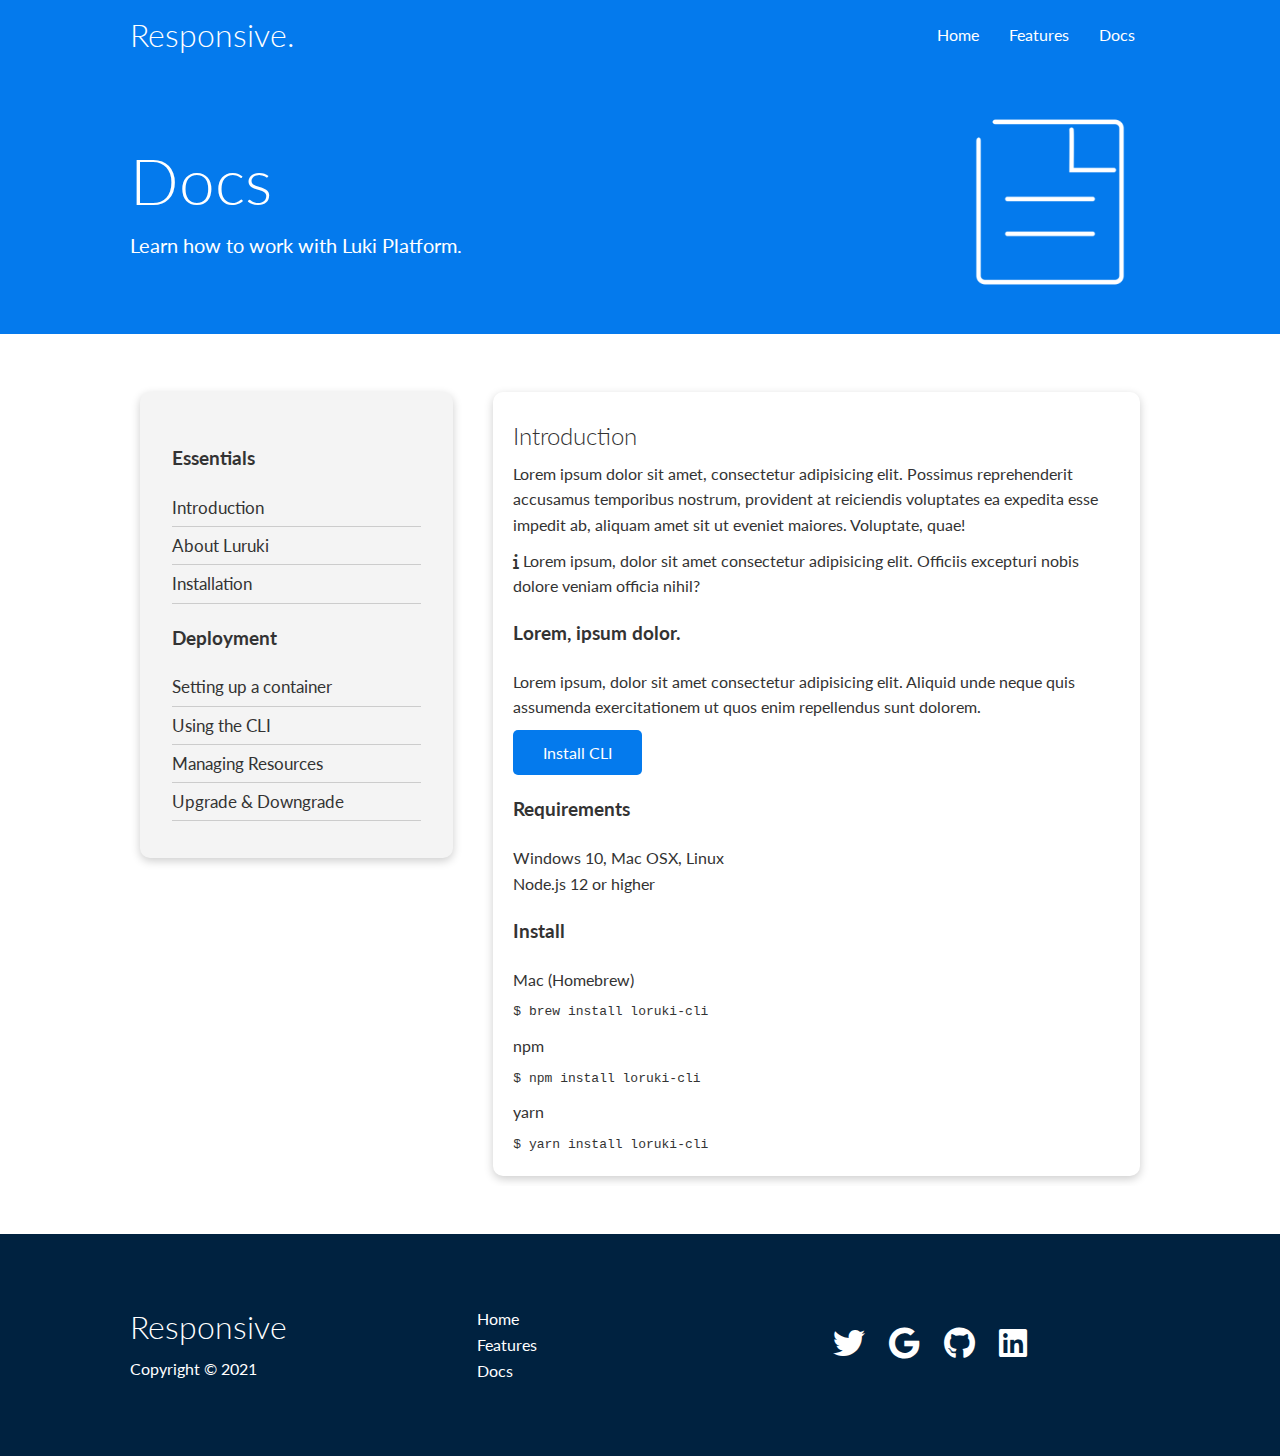
==== docs.html @ 9a92e942 "docs page basic setup" ====
<!DOCTYPE html>
<html lang="en">
  <head>
    <meta charset="UTF-8" />
    <meta http-equiv="X-UA-Compatible" content="IE=edge" />
    <meta name="viewport" content="width=device-width, initial-scale=1.0" />
    <link
      rel="stylesheet"
      href="https://cdnjs.cloudflare.com/ajax/libs/font-awesome/6.0.0-beta2/css/all.min.css"
    />
    <link rel="stylesheet" href="./css/utilities.css" />
    <link rel="stylesheet" href="./css/style.css" />

    <title>Project 1</title>
  </head>
  <body>
    <!-- ! Navbar -->
    <div class="navbar">
      <div class="container flex">
        <h1 class="logo">Responsive.</h1>
        <nav>
          <ul>
            <li><a href="index.html">Home</a></li>
            <li><a href="features.html">Features</a></li>
            <li><a href="docs.html">Docs</a></li>
          </ul>
        </nav>
      </div>
    </div>

    <!-- ! Head -->
    <section class="docs-head bg-primary py-3">
      <div class="container grid">
        <div>
          <h1 class="xl">Docs</h1>
          <p class="lead">Learn how to work with Luki Platform.</p>
        </div>
        <img src="./images/docs.png" alt="server" />
      </div>
    </section>

    <!-- ! Docs Main -->
    <section class="docs-main my-4">
      <div class="container grid">
        <div class="card bg-light p-3">
          <h3 class="my-2">Essentials</h3>
          <nav>
            <ul>
              <li><a href="#">Introduction</a></li>
              <li><a href="#">About Luruki</a></li>
              <li><a href="#">Installation</a></li>
            </ul>
          </nav>
          <h3 class="my-2">Deployment</h3>
          <nav>
            <ul>
              <li><a href="#">Setting up a container</a></li>
              <li><a href="#">Using the CLI</a></li>
              <li><a href="#">Managing Resources</a></li>
              <li><a href="#">Upgrade & Downgrade</a></li>
            </ul>
          </nav>
        </div>
        <div class="card">
          <h2>Introduction</h2>
          <p>
            Lorem ipsum dolor sit amet, consectetur adipisicing elit. Possimus
            reprehenderit accusamus temporibus nostrum, provident at reiciendis
            voluptates ea expedita esse impedit ab, aliquam amet sit ut eveniet
            maiores. Voluptate, quae!
          </p>
          <div class="alert alert-success">
            <i class="fas fa-info"></i> Lorem ipsum, dolor sit amet consectetur
            adipisicing elit. Officiis excepturi nobis dolore veniam officia
            nihil?
          </div>
          <h3>Lorem, ipsum dolor.</h3>
          <p>
            Lorem ipsum, dolor sit amet consectetur adipisicing elit. Aliquid
            unde neque quis assumenda exercitationem ut quos enim repellendus
            sunt dolorem.
          </p>
          <a href="#" class="btn btn-primary">Install CLI</a>
          <h3>Requirements</h3>
          <ul>
            <li>Windows 10, Mac OSX, Linux</li>
            <li>Node.js 12 or higher</li>
          </ul>
          <h3>Install</h3>
          <p>Mac (Homebrew)</p>
          <pre><code>$ brew install loruki-cli</code></pre>
          <p>npm</p>
          <pre><code>$ npm install loruki-cli</code></pre>
          <p>yarn</p>
          <pre><code>$ yarn install loruki-cli</code></pre>
        </div>
      </div>
    </section>

    <!-- ! Footer -->
    <footer class="footer bg-dark py-5">
      <div class="container grid grid-3">
        <div>
          <h1>Responsive</h1>
          <p>Copyright &copy; 2021</p>
        </div>
        <nav>
          <ul>
            <li><a href="index.html">Home</a></li>
            <li><a href="features.html">Features</a></li>
            <li><a href="docs.html">Docs</a></li>
          </ul>
        </nav>
        <div class="social">
          <a href="#"><i class="fab fa-twitter fa-2x"></i></a>
          <a href="#"><i class="fab fa-google fa-2x"></i></a>
          <a href="#"><i class="fab fa-github fa-2x"></i></a>
          <a href="#"><i class="fab fa-linkedin fa-2x"></i></a>
        </div>
      </div>
    </footer>
  </body>
</html>
---- css/utilities.css ----
/* ! Utilities */
/* Utilities is the class we use all around the website */
.container {
  max-width: 1100px;
  margin: 0 auto;
  overflow: auto;
  /* Get rid of the extra space */
  padding: 0 40px;
}

.card {
  background-color: #fff;
  color: #333;
  border-radius: 10px;
  box-shadow: 0 3px 10px rgb(0, 0, 0, 0.2);
  padding: 20px;
  margin: 10px;
}

.btn {
  display: inline-block;
  padding: 10px 30px;
  cursor: pointer;
  background-color: var(--primary-color);
  color: #fff;
  border: none;
  border-radius: 5px;
}

.btn-outline {
  background-color: transparent;
  border: 1px #fff solid;
}

.btn:hover {
  transform: scale(0.98);
}

/* ! Backgrounds & colored buttons */

.bg-primary,
.btn-primary {
  background-color: var(--primary-color);
  color: #fff;
}
.bg-secondary,
.btn-secondary {
  background-color: var(--secondary-color);
  color: #fff;
}
.bg-dark,
.btn-dark {
  background-color: var(--dark-color);
  color: #fff;
}
.bg-light,
.btn-light {
  background-color: var(--light-color);
  color: #333;
}

/* ! Links color in the background and button background */

.bg-primary a,
.btn-primary a,
.bg-secondary a,
.btn-secondary a,
.bg-dark a,
.btn-dark a {
  color: #fff;
}

/* ! Text sizes */

.lead {
  font-size: 20px;
}
.sm {
  font-size: 1rem;
}
.md {
  font-size: 2rem;
}
.lg {
  font-size: 3rem;
}
.xl {
  font-size: 4rem;
}

.text-center {
  text-align: center;
}

/* ! grid and flex layout */
.flex {
  display: flex;
  justify-content: center;
  align-items: center;
  height: 100%;
  /* *This 100% will make whatever height the container is */
}

.grid {
  display: grid;
  /* //grid-template-columns: 2fr 1fr; */
  /* Our grid system need the second line of code to be told to display things in colums. */
  /* And the direct child will be displayed as grids. In our case, we have one for text, one for form */
  /* If we have four direct children, the space will be 2 1 2 1 */
  grid-template-columns: repeat(2, 1fr);
  gap: 20px;
  /* This gap will make the whole grid system divide into two parts after the gap is decremented. */
  justify-content: center;
  align-items: center;
  height: 100%;
}

.grid-3 {
  grid-template-columns: repeat(3, 1fr);
}
/* ! margin and padding pattern */
/* *This 'my' means margin on the Y axis */
.my-1 {
  margin: 1rem 0;
  /* 1rem means the html font size, by default it's 16px */
}
.my-2 {
  margin: 1.5rem 0;
}
.my-3 {
  margin: 2rem 0;
}
.my-4 {
  margin: 3rem 0;
}
.my-5 {
  margin: 4rem 0;
}
/* *This 'm' means margin around the element */
.m {
  margin: 1rem;
}
.m {
  margin: 1.5rem;
}
.m {
  margin: 2rem;
}
.m {
  margin: 3rem;
}
.m {
  margin: 4rem;
}
/* *If you want, you can add mx-12345, which means margin on the X axis */

/* *This 'py' means padding on the Y axis */
.py-1 {
  padding: 1rem 0;
  /* 1rem means the html font size, by default it's 16px */
}
.py-2 {
  padding: 1.5rem 0;
}
.py-3 {
  padding: 2rem 0;
}
.py-4 {
  padding: 3rem 0;
}
.py-5 {
  padding: 4rem 0;
}
/* *This 'p' means padding around */
.p-1 {
  padding: 1rem;
  /* 1rem means the html font size, by default it's 16px */
}
.p-2 {
  padding: 1.5rem;
}
.p-3 {
  padding: 2rem;
}
.p-4 {
  padding: 3rem;
}
.p-5 {
  padding: 4rem;
}
---- css/style.css ----
@import url("https://fonts.googleapis.com/css2?family=Lato:wght@300&display=swap");

/* ! Scope style: means we can use it anywhere */
/* If we want to use a color five time, we'd better use custom properties */
:root {
  /* '--' is the syntax, the name followed. */
  --primary-color: #047aed;
  --secondary-color: #1c3fa8;
  --dark-color: #002240;
  --light-color: #f4f4f4;
}
* {
  box-sizing: border-box;
  /* *It allows us to use borders and padding and stuff without having to add to the width of one element  */
  padding: 0;
  margin: 0;
}
body {
  font-family: "Lato", sans-serif;
  color: #333;
  line-height: 1.6;
}

li {
  list-style: none;
}

a {
  text-decoration: none;
  color: #333;
}
h1,
h2 {
  font-weight: 300;
  line-height: 1.2;
  margin: 10px 0;
}

p {
  margin: 10px 0;
}
img {
  width: 100%;
  /* *This 100% width make the image not too large for the browser. */
}
/* !Navbar */
.navbar {
  background-color: var(--primary-color);
  color: #fff;
  height: 70px;
}
.navbar ul {
  display: flex;
}
.navbar a {
  color: #fff;
  padding: 10px;
  margin: 0 5px;
}
.navbar a:hover {
  border-bottom: 2px #fff solid;
}
.navbar .flex {
  justify-content: space-between;
  /* *If the flex is in the nav bar,then it should be between. */
  /* * other wise, for other items which need the class 'flex', they need space-center */
}
/* ! Showcase */
.showcase {
  height: 400px;
  background-color: var(--primary-color);
  color: #fff;
  position: relative;
}
.showcase h1 {
  font-size: 40px;
}
.showcase p {
  margin: 20px 0;
}
.showcase .grid {
  grid-template-columns: 1.3fr 1fr;
  gap: 30px;
  overflow: visible;
}
.showcase-form {
  position: relative;
  top: 60px;
  height: 350px;
  /* This will make a scroll bar. That need to be fiexed in the showcase gird, we add a overflow: visible there */
  width: 400px;
  padding: 40px;
  z-index: 100;
  justify-self: end;
}

.showcase-form .form-control {
  margin: 30px 0;
}
.showcase-form input[type="text"],
.showcase-form input[type="email"] {
  border: 0;
  border-bottom: 1px solid #b4becb;
  width: 100%;
  padding: 3px;
  font-size: 16px;
}
.showcase-form input:focus {
  outline: none;
}

/* ?pseudo-classes selector: before and after */
/* *when we use before or after or both, we need to use 'content' property */
.showcase::before,
.showcase::after {
  content: "";
  /* Leave this empty */
  position: absolute;
  height: 100px;
  bottom: -70px;
  right: 0;
  left: 0;
  background: #fff;
  transform: skewY(-3deg);
  -webkit-transform: skewY(-3deg);
  -moz-transform: skewY(-3deg);
  -ms-transform: skewY(-3deg);
  /* *These can make sure this skew works fine on all the browsers. */
}

/* ! Stats */
.stats {
  padding-top: 100px;
}

.stats-heading {
  max-width: 500px;
  margin: auto;
}

.stats .grid h3 {
  font-size: 35px;
}
.stats .grid p {
  font-size: 20px;
  font-weight: bold;
}

/* ! CLI */
.cli .grid {
  grid-template-columns: repeat(3, 1fr);
  grid-template-rows: repeat(2, 1fr);
}
/* anything that is the first child */
.cli .grid > *:first-child {
  grid-column: 1 / span 2;
  grid-row: 1 / span 2;
  /* * This means the first child, in this case, the img, will start from 1 to 2 fr */
  /* * We made 3 columns and the img takes up 2 fr */
  /* * We made 2 rows and the img takes up 1 fr */
}

/* ! Cloud */
.cloud .grid {
  grid-template-columns: 4fr, 3fr;
}

/* ! Languages */
.languages .flex {
  flex-wrap: wrap;
  /* * This 'wrap' will make the seven logo go different line on a smaller screen. */
}
.languages .card {
  text-align: center;
  margin: 18px 10px 40px;
  transition: transform 0.2s ease-in;
  /* * transition animation wrote here! */
}

.languages .card h4 {
  font-size: 20px;
  margin-bottom: 10px;
}

.languages .card:hover {
  transform: translateY(-10px);
  /* *negative means up, positive means moving down through Y axis */
  /* * If we want to add animation to this transform we need to write above, not in the pseuclass 'hover' */
}

/* ! Features */
.features-head img {
  width: 200px;
  justify-self: flex-end;
  /* * This is a grid box, this flex-end will make the image to the left end. */
}
.features-subhead img {
  width: 300px;
  justify-self: flex-end;
}
.features-main .card > i {
  margin-right: 20px;
}
.features-main .grid {
  padding: 30px;
  grid-template-columns: repeat(3, 1fr);
  grid-template-rows: repeat(3, 1fr);
}
.features-main .grid > *:first-child {
  grid-column: 1 / span 3;
}
.features-main .grid > *:nth-child(2) {
  grid-column: 1 / span 2;
}

/* ! Docs */

.docs-head img {
  width: 200px;
  justify-self: flex-end;
}
.docs-main h3 {
  margin: 20px 0;
}

.docs-main .grid {
  grid-template-columns: 1fr 2fr;
  align-items: flex-start;
}
.docs-main nav li {
  font-size: 17px;
  padding-bottom: 5px;
  margin-bottom: 5px;
  border-bottom: 1px #ccc solid;
}

.docs-main a:hover {
  font-weight: bold;
}

/* ! Footer */

.footer .social a {
  margin: 0 10px;
}

/* ! Responsive !!!! */
/* * Basically we use @media to responsiviness. */

/* ! Tablets and under */
@media screen and (max-width: 768px) {
  /* //body {
    //display: none;
  //} */
  /* * ↑This can tell you when you are under 768px without using browser devtool */
  .grid,
  .showcase .grid,
  .stats .grid,
  .cli .grid,
  .cloud .grid {
    grid-template-columns: 1fr;
    grid-template-rows: 1fr;
  }

  .showcase {
    height: auto;
  }
  .showcase-text {
    text-align: center;
    margin-top: 40px;
  }
  .showcase-form {
    justify-self: center;
    margin: auto;
  }
  .cli .grid > *:first-child {
    grid-column: 1;
    grid-row: 1;
  }
}

/* ! Mobile */
@media screen and (max-width: 500px) {
  .navbar {
    height: 110px;
  }

  .navbar .flex {
    flex-direction: column;
  }
  .navbar ul {
    padding: 10px;
    background-color: rgba(0, 0, 0, 0.1);
  }
  .showcase-form {
    position: relative;
    top: 30px;
    height: 250px;
    width: 300px;
    padding: 30px;
    z-index: 100;
    justify-self: end;
  }
  /* ? On iPhone X the form is too big */
  /* ? But I don't know how to make the size change of the box more smoothly. */
}
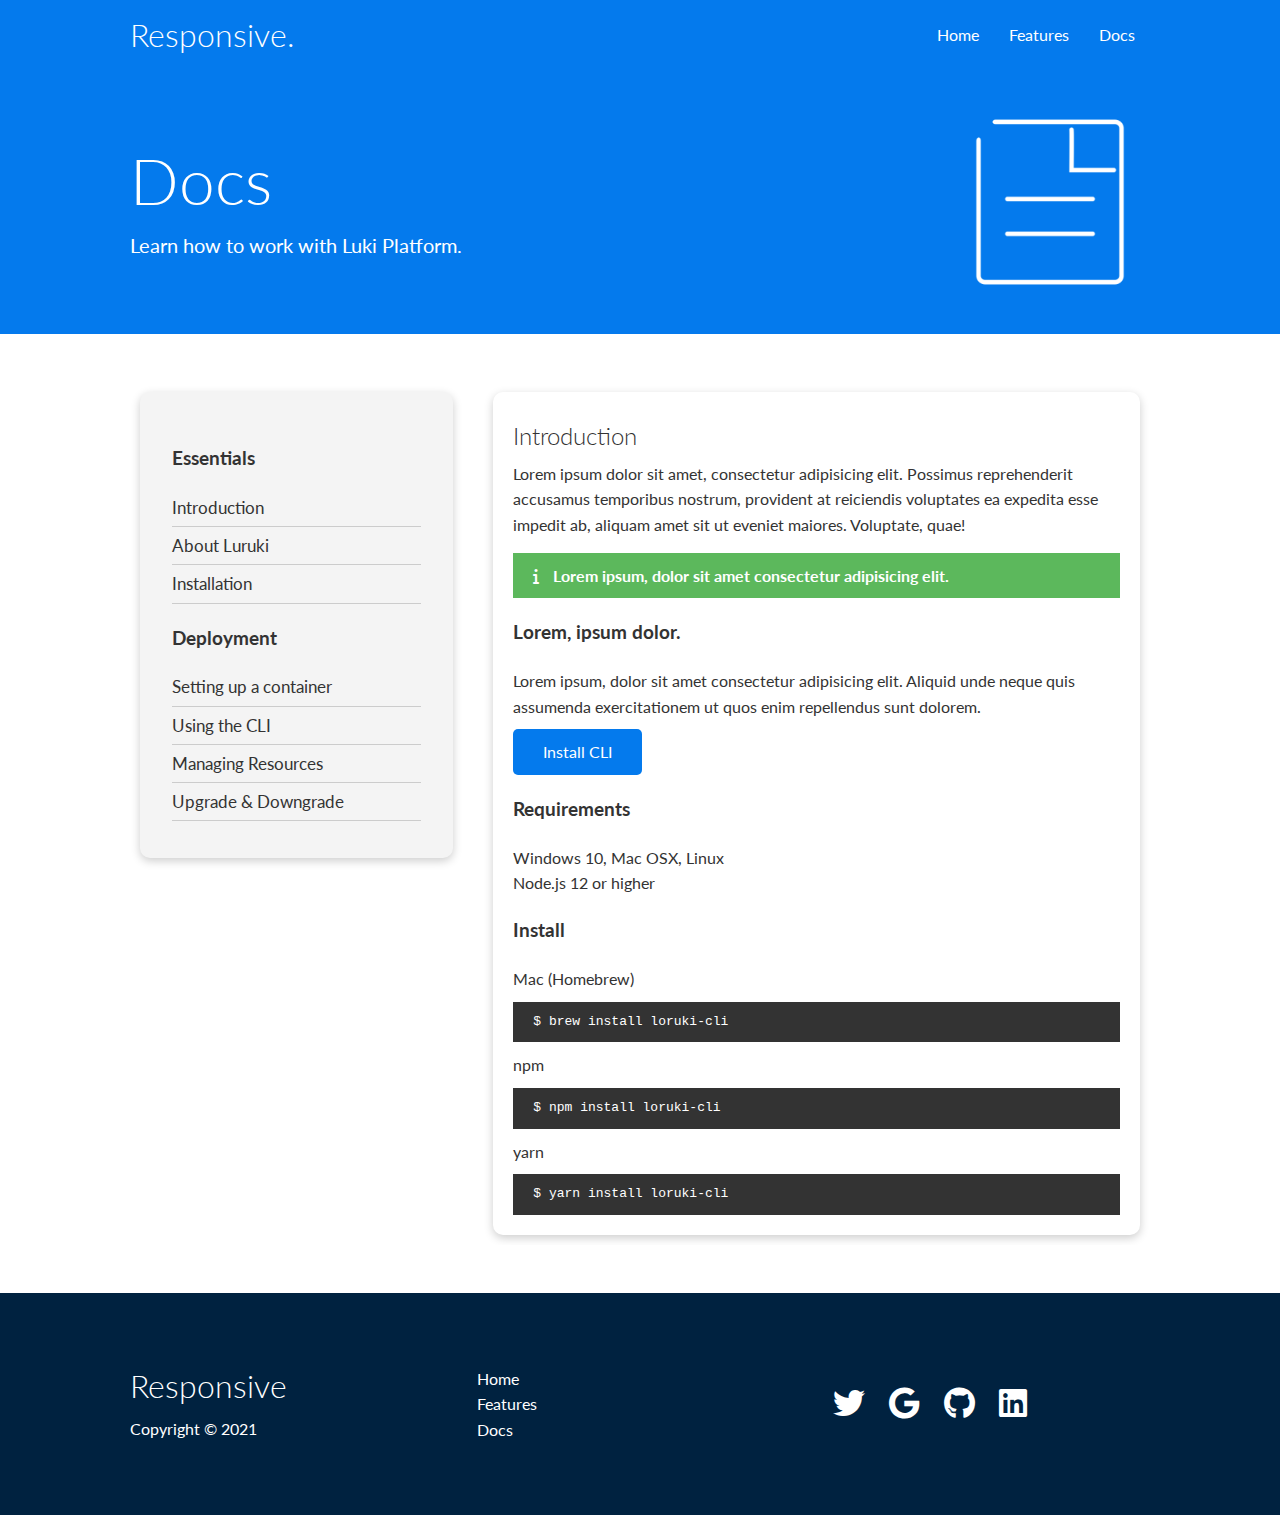
==== commit 6f408d2f: "utility of alert and code and pre" ====
--- a/docs.html
+++ b/docs.html
@@ -71,8 +71,7 @@
           </p>
           <div class="alert alert-success">
             <i class="fas fa-info"></i> Lorem ipsum, dolor sit amet consectetur
-            adipisicing elit. Officiis excepturi nobis dolore veniam officia
-            nihil?
+            adipisicing elit.
           </div>
           <h3>Lorem, ipsum dolor.</h3>
           <p>
--- a/css/utilities.css
+++ b/css/utilities.css
@@ -92,6 +92,24 @@
   text-align: center;
 }
 
+/* ! Alert */
+.alert {
+  background-color: var(--light-color);
+  padding: 10px 20px;
+  font-weight: bold;
+  margin: 15px 0;
+}
+.alert i {
+  margin-right: 10px;
+}
+.alert-success {
+  background-color: var(--success-color);
+  color: #fff;
+}
+.alert-error {
+  background-color: var(--error-color);
+  color: #fff;
+}
 /* ! grid and flex layout */
 .flex {
   display: flex;
--- a/css/style.css
+++ b/css/style.css
@@ -8,6 +8,8 @@
   --secondary-color: #1c3fa8;
   --dark-color: #002240;
   --light-color: #f4f4f4;
+  --success-color: #5cb85c;
+  --error-color: #d9534f;
 }
 * {
   box-sizing: border-box;
@@ -42,6 +44,13 @@
 img {
   width: 100%;
   /* *This 100% width make the image not too large for the browser. */
+}
+
+code,
+pre {
+  background-color: #333;
+  color: #fff;
+  padding: 10px;
 }
 /* !Navbar */
 .navbar {
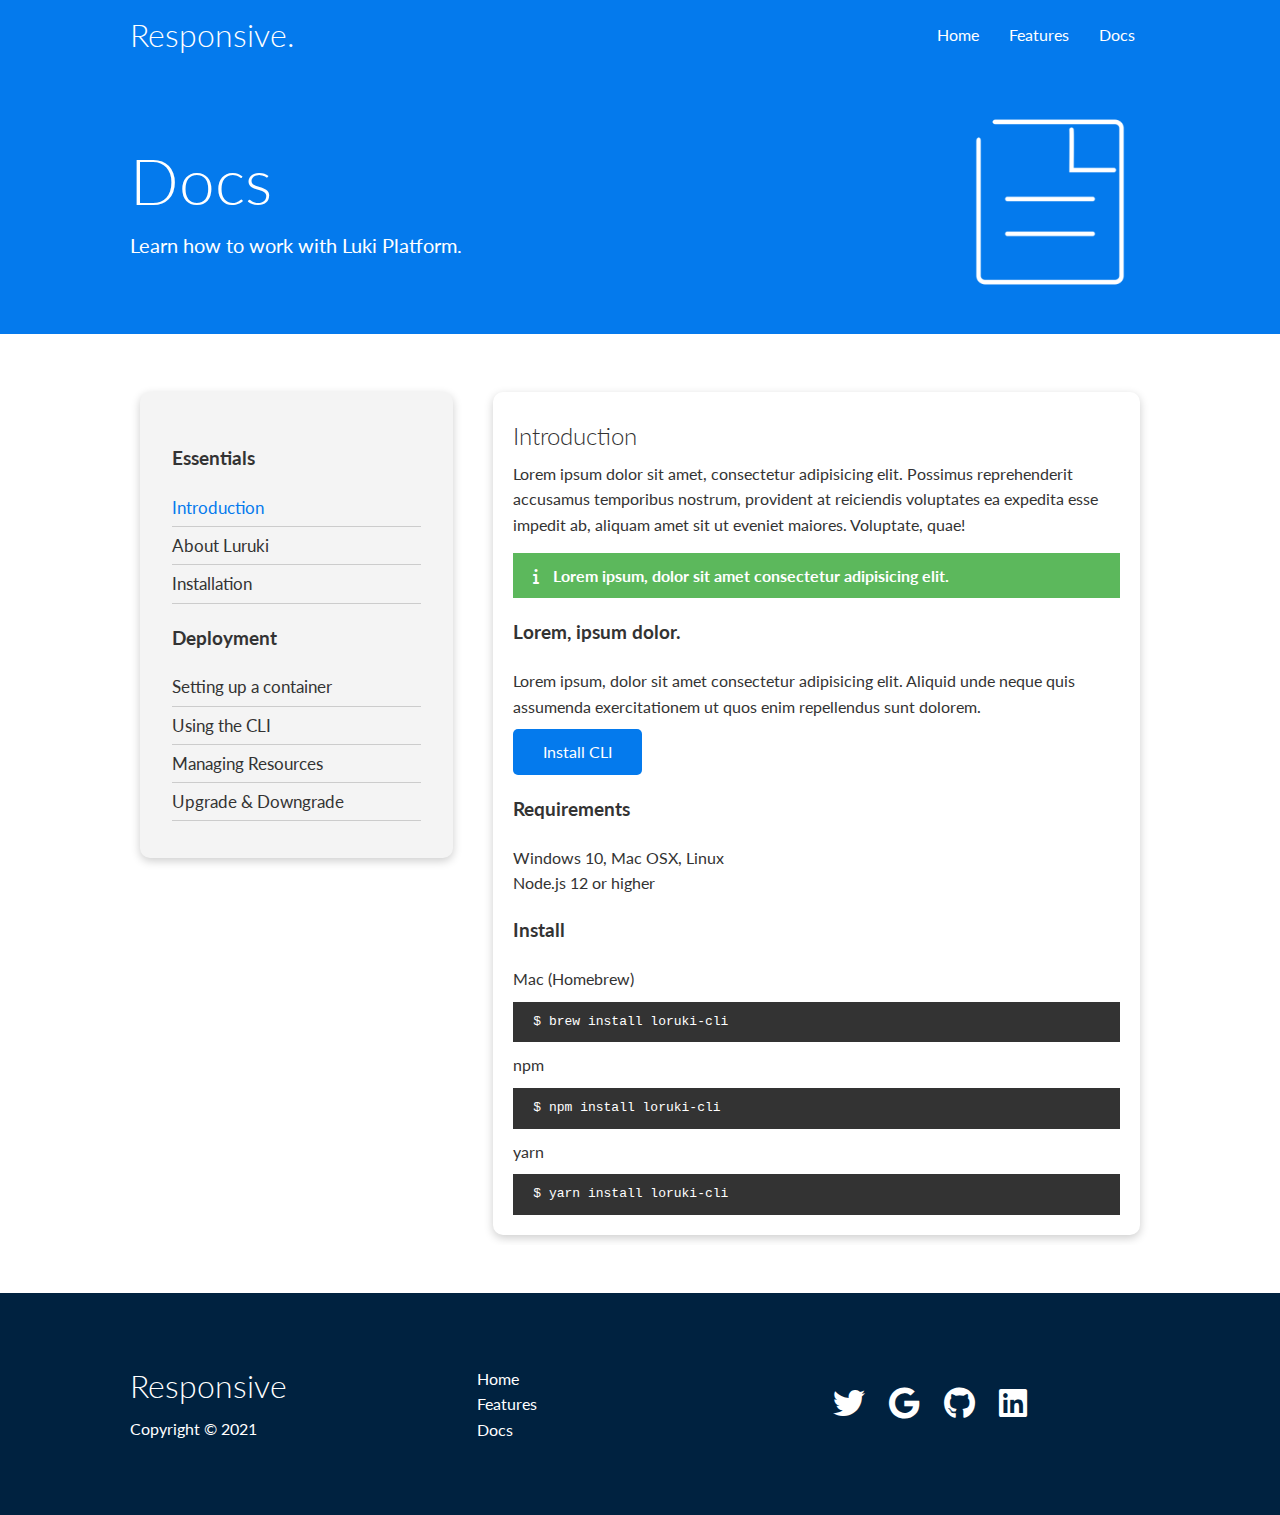
==== commit b66cb539: "set up text color template" ====
--- a/docs.html
+++ b/docs.html
@@ -46,7 +46,7 @@
           <h3 class="my-2">Essentials</h3>
           <nav>
             <ul>
-              <li><a href="#">Introduction</a></li>
+              <li><a class="text-primary" href="#">Introduction</a></li>
               <li><a href="#">About Luruki</a></li>
               <li><a href="#">Installation</a></li>
             </ul>
--- a/css/utilities.css
+++ b/css/utilities.css
@@ -68,6 +68,21 @@
 .bg-dark a,
 .btn-dark a {
   color: #fff;
+}
+
+/* ! Text colors */
+
+.text-primary {
+  color: var(--primary-color);
+}
+.text-secondary {
+  color: var(--secondary-color);
+}
+.text-dark {
+  color: var(--dark-color);
+}
+.text-light {
+  color: var(--light-color);
 }
 
 /* ! Text sizes */
